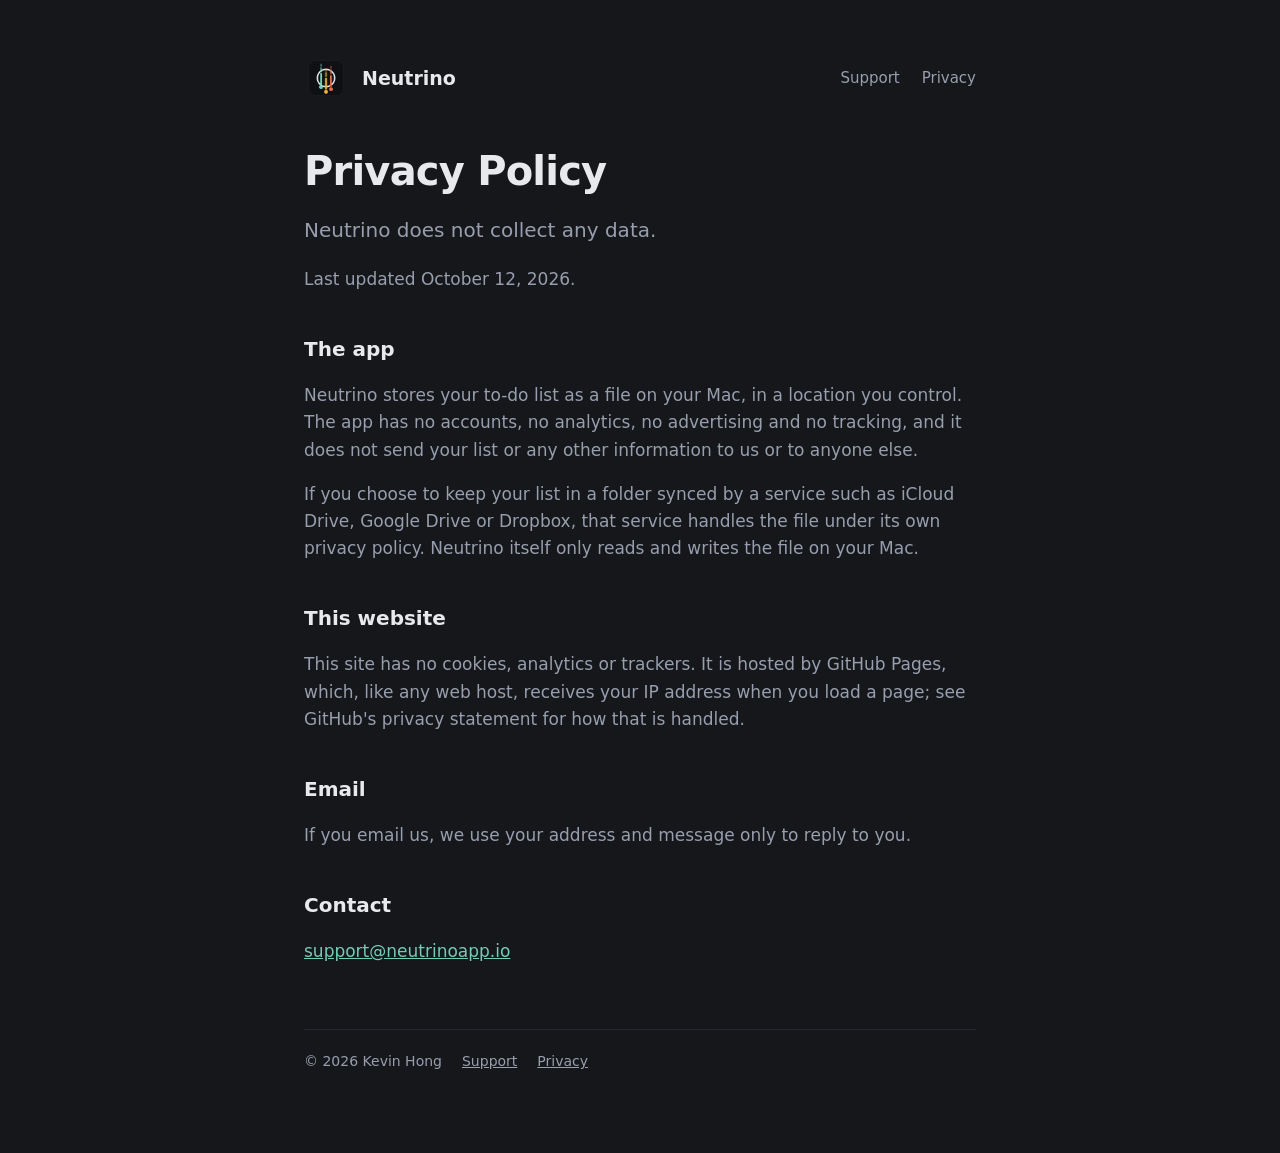
==== privacy/index.html @ 965ddbda "Neutrino website: home, support and privacy pages Co-Authored-By: Claude Opus 5.5 <noreply@anthropic" ====
<!doctype html>
<html lang="en">
<head>
<meta charset="utf-8">
<meta name="viewport" content="width=device-width, initial-scale=1">
<title>Neutrino Privacy Policy</title>
<meta name="description" content="Neutrino collects no data. Your list stays on your Mac.">
<link rel="icon" href="/icon.png">
<link rel="stylesheet" href="/style.css">
</head>
<body>
<main>
<header><img src="/icon.png" alt=""><a href="/">Neutrino</a><nav><a href="/support/">Support</a><a href="/privacy/">Privacy</a></nav></header>
<h1>Privacy Policy</h1>
<p class="lead">Neutrino does not collect any data.</p>
<p>Last updated October 12, 2026.</p>
<h2>The app</h2>
<p>Neutrino stores your to-do list as a file on your Mac, in a location you control. The app has no accounts, no analytics, no advertising and no tracking, and it does not send your list or any other information to us or to anyone else.</p>
<p>If you choose to keep your list in a folder synced by a service such as iCloud Drive, Google Drive or Dropbox, that service handles the file under its own privacy policy. Neutrino itself only reads and writes the file on your Mac.</p>
<h2>This website</h2>
<p>This site has no cookies, analytics or trackers. It is hosted by GitHub Pages, which, like any web host, receives your IP address when you load a page; see GitHub's privacy statement for how that is handled.</p>
<h2>Email</h2>
<p>If you email us, we use your address and message only to reply to you.</p>
<h2>Contact</h2>
<p><a href="mailto:support@neutrinoapp.io">support@neutrinoapp.io</a></p>
<footer><span>© 2026 Kevin Hong</span><a href="/support/">Support</a><a href="/privacy/">Privacy</a></footer>
</main>
</body>
</html>
---- style.css ----
:root { --bg: #16171b; --fg: #e8e9ed; --dim: #979ead; --line: #25272e; --mint: #72ccb6; --yellow: #e8b33f; --red: #e26a4c; }
* { box-sizing: border-box; }
body { margin: 0; background: var(--bg); color: var(--fg); font: 17px/1.6 -apple-system, BlinkMacSystemFont, "Segoe UI", Inter, system-ui, sans-serif; -webkit-font-smoothing: antialiased; }
main { max-width: 720px; margin: 0 auto; padding: 56px 24px 80px; }
header { display: flex; align-items: center; gap: 14px; margin-bottom: 48px; }
header img { width: 44px; height: 44px; }
header a { color: var(--fg); text-decoration: none; font-weight: 650; font-size: 19px; }
header nav { margin-left: auto; display: flex; gap: 22px; }
header nav a { font-weight: 400; font-size: 15px; color: var(--dim); }
h1 { font-size: 40px; line-height: 1.15; letter-spacing: -.02em; margin: 0 0 16px; }
h2 { font-size: 20px; margin: 40px 0 8px; }
p, li { color: var(--dim); }
p b, li b { color: var(--fg); font-weight: 600; }
a { color: var(--mint); }
.lead { font-size: 20px; }
.shot { width: 100%; border-radius: 12px; border: 1px solid var(--line); margin: 36px 0 8px; display: block; }
kbd { font: inherit; font-size: 14px; color: var(--fg); border: 1px solid var(--line); border-bottom-width: 2px; border-radius: 5px; padding: 0 6px; }
table { border-collapse: collapse; width: 100%; margin-top: 8px; }
td { padding: 7px 0; border-bottom: 1px solid var(--line); color: var(--dim); vertical-align: top; }
td:first-child { width: 150px; white-space: nowrap; }
footer { margin-top: 64px; padding-top: 20px; border-top: 1px solid var(--line); font-size: 14px; color: var(--dim); display: flex; gap: 20px; }
footer a { color: var(--dim); }
.dots { display: flex; gap: 7px; margin-bottom: 20px; }
.dots i { width: 10px; height: 10px; border-radius: 50%; }
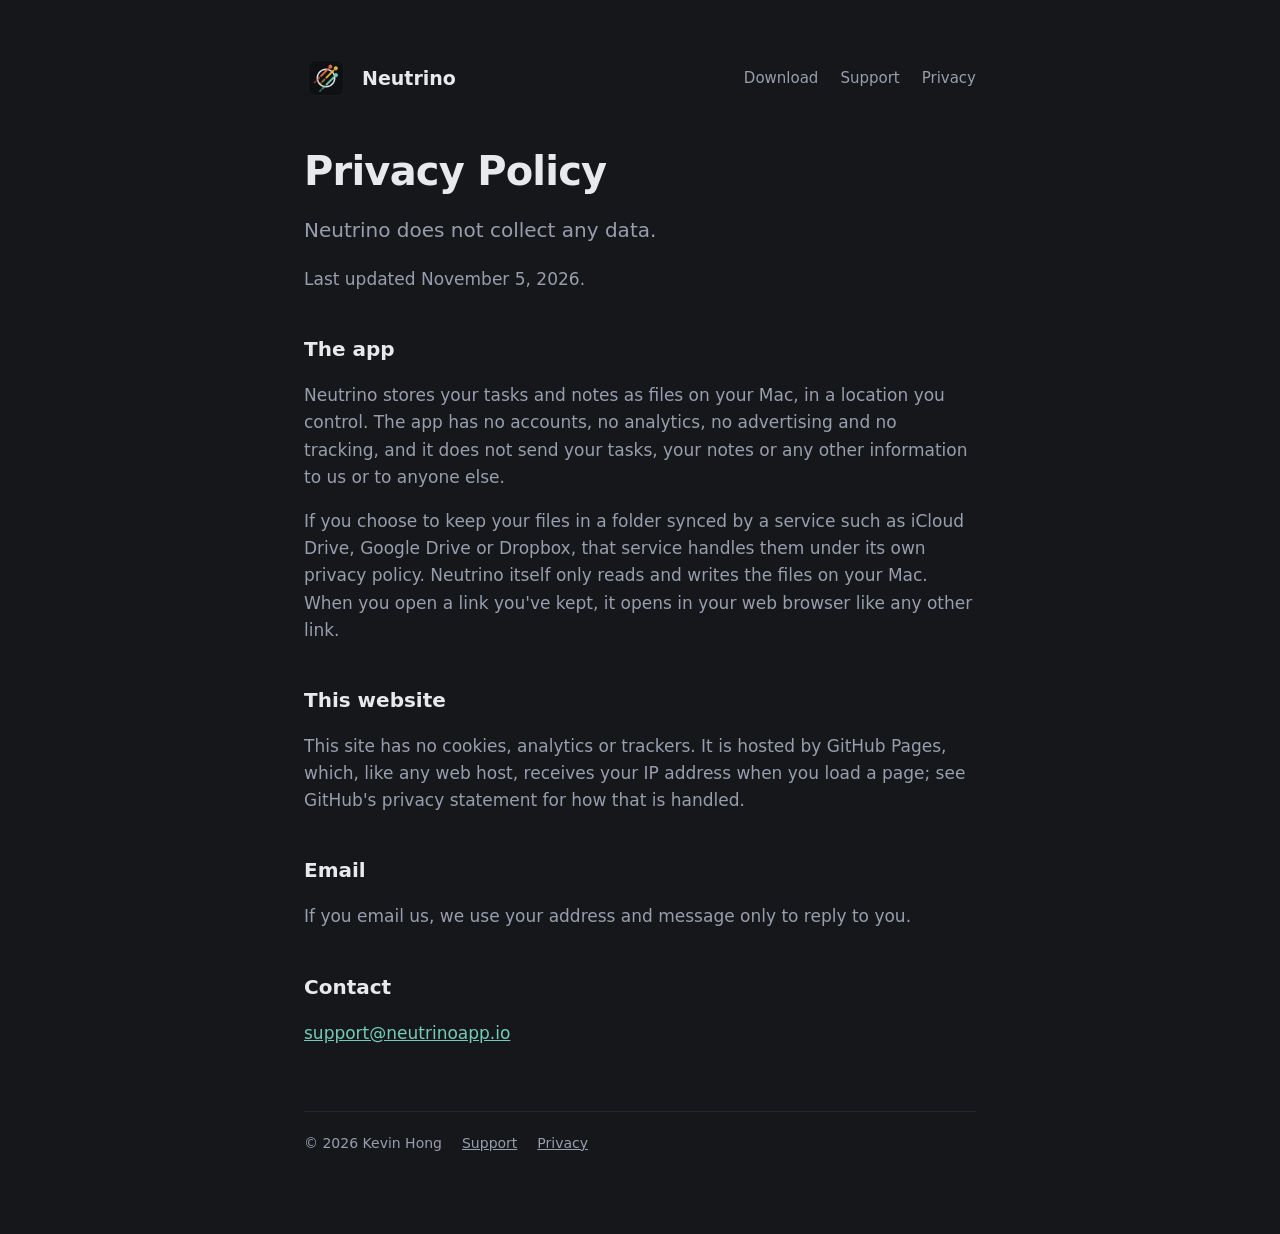
==== commit d0cd00e7: "Neutrino 1.1: notes, the film, and the App Store link The home page opens on the brand film, played " ====
--- a/privacy/index.html
+++ b/privacy/index.html
@@ -4,26 +4,26 @@
 <meta charset="utf-8">
 <meta name="viewport" content="width=device-width, initial-scale=1">
 <title>Neutrino Privacy Policy</title>
-<meta name="description" content="Neutrino collects no data. Your list stays on your Mac.">
-<link rel="icon" href="/icon.png">
-<link rel="stylesheet" href="/style.css">
+<meta name="description" content="Neutrino collects no data. Your tasks and notes stay on your Mac.">
+<link rel="icon" href="../icon.png">
+<link rel="stylesheet" href="../style.css">
 </head>
 <body>
 <main>
-<header><img src="/icon.png" alt=""><a href="/">Neutrino</a><nav><a href="/support/">Support</a><a href="/privacy/">Privacy</a></nav></header>
+<header><img src="../icon.png" alt=""><a href="../">Neutrino</a><nav><a class="download" href="https://apps.apple.com/us/app/neutrino-tasks/id6822080359?mt=12">Download</a><a href="../support/">Support</a><a href="../privacy/">Privacy</a></nav></header>
 <h1>Privacy Policy</h1>
 <p class="lead">Neutrino does not collect any data.</p>
-<p>Last updated October 12, 2026.</p>
+<p>Last updated November 5, 2026.</p>
 <h2>The app</h2>
-<p>Neutrino stores your to-do list as a file on your Mac, in a location you control. The app has no accounts, no analytics, no advertising and no tracking, and it does not send your list or any other information to us or to anyone else.</p>
-<p>If you choose to keep your list in a folder synced by a service such as iCloud Drive, Google Drive or Dropbox, that service handles the file under its own privacy policy. Neutrino itself only reads and writes the file on your Mac.</p>
+<p>Neutrino stores your tasks and notes as files on your Mac, in a location you control. The app has no accounts, no analytics, no advertising and no tracking, and it does not send your tasks, your notes or any other information to us or to anyone else.</p>
+<p>If you choose to keep your files in a folder synced by a service such as iCloud Drive, Google Drive or Dropbox, that service handles them under its own privacy policy. Neutrino itself only reads and writes the files on your Mac. When you open a link you've kept, it opens in your web browser like any other link.</p>
 <h2>This website</h2>
 <p>This site has no cookies, analytics or trackers. It is hosted by GitHub Pages, which, like any web host, receives your IP address when you load a page; see GitHub's privacy statement for how that is handled.</p>
 <h2>Email</h2>
 <p>If you email us, we use your address and message only to reply to you.</p>
 <h2>Contact</h2>
 <p><a href="mailto:support@neutrinoapp.io">support@neutrinoapp.io</a></p>
-<footer><span>© 2026 Kevin Hong</span><a href="/support/">Support</a><a href="/privacy/">Privacy</a></footer>
+<footer><span>© 2026 Kevin Hong</span><a href="../support/">Support</a><a href="../privacy/">Privacy</a></footer>
 </main>
 </body>
 </html>
--- a/style.css
+++ b/style.css
@@ -1,11 +1,11 @@
 :root { --bg: #16171b; --fg: #e8e9ed; --dim: #979ead; --line: #25272e; --mint: #72ccb6; --yellow: #e8b33f; --red: #e26a4c; }
 * { box-sizing: border-box; }
-body { margin: 0; background: var(--bg); color: var(--fg); font: 17px/1.6 -apple-system, BlinkMacSystemFont, "Segoe UI", Inter, system-ui, sans-serif; -webkit-font-smoothing: antialiased; }
+body { margin: 0; overflow-x: clip; background: var(--bg); color: var(--fg); font: 17px/1.6 -apple-system, BlinkMacSystemFont, "Segoe UI", Inter, system-ui, sans-serif; -webkit-font-smoothing: antialiased; }
 main { max-width: 720px; margin: 0 auto; padding: 56px 24px 80px; }
 header { display: flex; align-items: center; gap: 14px; margin-bottom: 48px; }
 header img { width: 44px; height: 44px; }
 header a { color: var(--fg); text-decoration: none; font-weight: 650; font-size: 19px; }
-header nav { margin-left: auto; display: flex; gap: 22px; }
+header nav { margin-left: auto; display: flex; gap: 22px; flex-wrap: wrap; justify-content: flex-end; }
 header nav a { font-weight: 400; font-size: 15px; color: var(--dim); }
 h1 { font-size: 40px; line-height: 1.15; letter-spacing: -.02em; margin: 0 0 16px; }
 h2 { font-size: 20px; margin: 40px 0 8px; }
@@ -22,3 +22,20 @@
 footer a { color: var(--dim); }
 .dots { display: flex; gap: 7px; margin-bottom: 20px; }
 .dots i { width: 10px; height: 10px; border-radius: 50%; }
+ul { padding-left: 20px; margin: 8px 0 0; }
+li { margin: 10px 0; }
+/* The film runs the width of the window and fades into the page at its edges. */
+.stage { position: relative; width: 100vw; margin: -28px calc(50% - 50vw) 8px; }
+.stage canvas, .stage img { display: block; width: 100%; height: min(56.25vw, 68vh); object-fit: cover;
+  -webkit-mask-image: linear-gradient(to bottom, transparent, #000 12%, #000 84%, transparent), linear-gradient(to right, transparent, #000 10%, #000 90%, transparent);
+  -webkit-mask-composite: source-in; mask-image: linear-gradient(to bottom, transparent, #000 12%, #000 84%, transparent), linear-gradient(to right, transparent, #000 10%, #000 90%, transparent);
+  mask-composite: intersect; }
+.again { position: absolute; left: 50%; bottom: 6%; transform: translateX(-50%); font: inherit; font-size: 14px; color: var(--dim); background: none;
+  border: 1px solid var(--line); border-radius: 999px; padding: 4px 14px; cursor: pointer; }
+.again:hover { color: var(--fg); border-color: var(--dim); }
+.get { display: flex; align-items: center; gap: 16px; flex-wrap: wrap; margin: 28px 0 0; }
+.get span { font-size: 15px; }
+.button { display: inline-block; background: var(--fg); color: var(--bg); font-weight: 600; font-size: 16px; padding: 10px 18px; border-radius: 10px; text-decoration: none; }
+.button:hover { background: #fff; }
+.new { display: inline-block; font-size: 12px; font-weight: 650; line-height: 1; color: var(--bg); background: var(--mint); border-radius: 999px; padding: 5px 9px; margin-left: 8px; vertical-align: 3px; letter-spacing: .02em; }
+@media (max-width: 560px) { h1 { font-size: 32px; } main { padding-top: 32px; } header { margin-bottom: 32px; } header nav .download { display: none; } }
